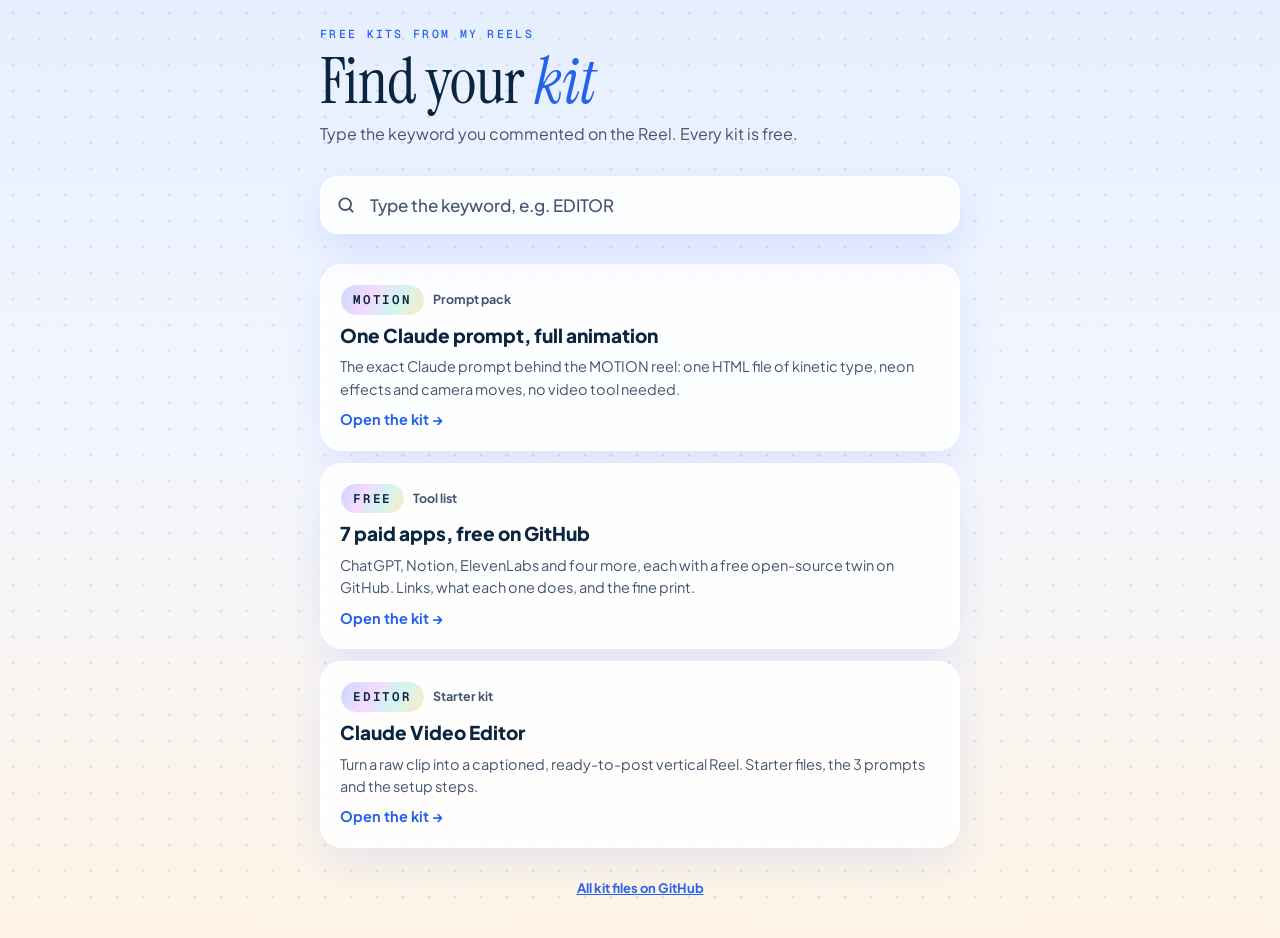
==== docs/index.html @ 6208b8ab "Add MOTION kit page: the one-prompt animation prompt Co-Authored-By: Claude Opus 5.5 <noreply@anthro" ====
<!doctype html>
<html lang="en">
<head>
<meta charset="utf-8">
<meta name="viewport" content="width=device-width, initial-scale=1, viewport-fit=cover">
<title>Reel Kits</title>
<meta name="description" content="Free kits from my Instagram Reels. Type the keyword from the Reel to find yours.">
<meta property="og:title" content="Reel Kits">
<meta property="og:description" content="Free kits from my Instagram Reels. Type the keyword from the Reel to find yours.">
<meta property="og:image" content="https://imrshn.github.io/reel-kits/assets/og-default.png">
<meta property="og:url" content="https://imrshn.github.io/reel-kits/">
<meta property="og:type" content="website">
<meta name="twitter:card" content="summary_large_image">
<meta name="theme-color" content="#E6EFFF">
<link rel="icon" href="assets/favicon.svg" type="image/svg+xml">
<link rel="preconnect" href="https://fonts.googleapis.com">
<link rel="preconnect" href="https://fonts.gstatic.com" crossorigin>
<link rel="stylesheet" href="https://fonts.googleapis.com/css2?family=Instrument+Serif:ital@0;1&family=Plus+Jakarta+Sans:wght@400;500;600;700;800&family=Geist+Mono:wght@400;500;600&display=swap">
<link rel="stylesheet" href="assets/kit.css">
</head>
<body class="no-dock" data-url="https://imrshn.github.io/reel-kits/">
<main class="wrap">
  <header>
    <span class="label">Free kits from my Reels</span>
    <h1>Find your <em>kit</em></h1>
    <p class="sub">Type the keyword you commented on the Reel. Every kit is free.</p>
  </header>
  <div class="search"><svg width="20" height="20" viewBox="0 0 24 24" fill="none" stroke="currentColor" stroke-width="2.2" stroke-linecap="round" aria-hidden="true"><circle cx="11" cy="11" r="7"/><path d="m20 20-3.5-3.5"/></svg><input id="q" type="search" inputmode="text" autocomplete="off" autocapitalize="characters" spellcheck="false" placeholder="Type the keyword, e.g. EDITOR" aria-label="Keyword from the Reel"></div>
  <ul class="list">
<li data-kw="MOTION" data-text="One Claude prompt, full animation The exact Claude prompt behind the MOTION reel: one HTML file of kinetic type, neon effects and camera moves, no video tool needed. Prompt pack"><a class="kit" href="motion/">
  <span class="meta"><span class="chip kw">MOTION</span><span class="type">Prompt pack</span></span>
  <h3>One Claude prompt, full animation</h3>
  <p>The exact Claude prompt behind the MOTION reel: one HTML file of kinetic type, neon effects and camera moves, no video tool needed.</p>
  <span class="go">Open the kit →</span>
</a></li>
<li data-kw="FREE" data-text="7 paid apps, free on GitHub ChatGPT, Notion, ElevenLabs and four more, each with a free open-source twin on GitHub. Links, what each one does, and the fine print. Tool list"><a class="kit" href="free/">
  <span class="meta"><span class="chip kw">FREE</span><span class="type">Tool list</span></span>
  <h3>7 paid apps, free on GitHub</h3>
  <p>ChatGPT, Notion, ElevenLabs and four more, each with a free open-source twin on GitHub. Links, what each one does, and the fine print.</p>
  <span class="go">Open the kit →</span>
</a></li>
<li data-kw="EDITOR" data-text="Claude Video Editor Turn a raw clip into a captioned, ready-to-post vertical Reel. Starter files, the 3 prompts and the setup steps. Starter kit"><a class="kit" href="editor/">
  <span class="meta"><span class="chip kw">EDITOR</span><span class="type">Starter kit</span></span>
  <h3>Claude Video Editor</h3>
  <p>Turn a raw clip into a captioned, ready-to-post vertical Reel. Starter files, the 3 prompts and the setup steps.</p>
  <span class="go">Open the kit →</span>
</a></li>
  </ul>
  <p class="empty" id="none" hidden>No kit with that keyword yet. Check the spelling, or look at the newest kits above.</p>
  <footer><span><a href="https://github.com/imrshn/reel-kits">All kit files on GitHub</a></span></footer>
</main>
<div class="toast" id="toast" role="status" aria-live="polite"></div>
<script src="assets/kit.js"></script>
</body>
</html>
---- docs/assets/kit.css ----
/* Reel kits: one stylesheet for every kit page and the home page.
   Layout: skim-first single column. A pinned tab bar at the top, a quick-start card in the first screen,
   then content blocks (prompts, tools, steps, fixes, about), and a pinned action bar at the bottom on phones.
   Single light theme by design (brand: Sky Hologram). */
:root{
  --ink:#0A2540; --muted:#44546F; --acc:#2563EB; --deep:#1D4ED8; --sun:#FFB547; --sunInk:#9A5410; --ok:#12A36B;
  --glass:rgba(255,255,255,.84); --line:rgba(10,37,64,.10); --dot:rgba(10,37,64,.08); --bar:rgba(243,246,255,.92);
  --holo:linear-gradient(120deg,#C9D8FF,#F4D9FF 35%,#D2F5F0 65%,#FFE9C7);
  --sky:linear-gradient(180deg,#E6EFFF 0%,#F3F6FF 45%,#FFF4E6 100%);
  --display:'Instrument Serif',Georgia,'Times New Roman',serif;
  --body:'Plus Jakarta Sans',system-ui,-apple-system,'Segoe UI',sans-serif;
  --mono:'Geist Mono',ui-monospace,SFMono-Regular,Menlo,Consolas,monospace;
  color-scheme:light;
}
*{box-sizing:border-box}
html{background:#EAF2FF;scroll-behavior:smooth;scroll-padding-top:calc(76px + env(safe-area-inset-top,0px));padding-bottom:env(safe-area-inset-bottom,0px)}
body{margin:0;min-height:100vh;background:#EAF2FF;background-image:var(--sky);color:var(--ink);font-family:var(--body);font-size:16px;line-height:1.55;
  padding-left:max(16px,env(safe-area-inset-left,0px));padding-right:max(16px,env(safe-area-inset-right,0px));padding-bottom:calc(90px + env(safe-area-inset-bottom,0px))}
body.no-dock{padding-bottom:0}
body::after{content:"";position:fixed;inset:0;background-image:radial-gradient(var(--dot) 1.3px,transparent 1.9px);background-size:26px 26px;pointer-events:none;z-index:0}
.wrap{position:relative;z-index:1;max-width:640px;margin:0 auto;padding-block:20px 40px;display:flex;flex-direction:column;gap:30px}
a{color:var(--acc)}

/* top tab bar */
.tabs{position:sticky;top:0;z-index:5;margin:0 calc(-1 * max(16px,env(safe-area-inset-left,0px)));padding:calc(10px + env(safe-area-inset-top,0px)) max(16px,env(safe-area-inset-right,0px)) 10px max(16px,env(safe-area-inset-left,0px));
  background:var(--bar);backdrop-filter:blur(12px);-webkit-backdrop-filter:blur(12px);border-bottom:1px solid var(--line);display:flex;gap:6px;overflow-x:auto;scrollbar-width:none}
.tabs::-webkit-scrollbar{display:none}
.tabs a{flex:none;text-decoration:none;color:var(--ink);font-weight:700;font-size:14px;padding:10px 15px;min-height:40px;display:inline-flex;align-items:center;gap:6px;border-radius:999px;background:#fff;border:1px solid var(--line)}
.tabs a.on{background:var(--ink);color:#fff;border-color:var(--ink)}
.tabs a.home{padding:10px 12px}
.tabs a:focus-visible{outline:3px solid var(--sun);outline-offset:2px}

/* type */
.label{font-family:var(--mono);font-size:11.5px;letter-spacing:.2em;text-transform:uppercase;color:var(--acc);font-weight:500}
h1{font-family:var(--display);font-weight:400;font-size:clamp(40px,10.5vw,64px);line-height:.98;margin:6px 0 0;letter-spacing:-.01em;text-wrap:balance}
h1 em,h2 em{color:var(--acc)}
h2{font-family:var(--display);font-weight:400;font-size:clamp(30px,7.5vw,40px);line-height:1.05;margin:0;text-wrap:balance}
.sub{color:var(--muted);margin:8px 0 0;font-size:16px;max-width:54ch}
.sec{display:flex;flex-direction:column;gap:14px}
.chip{display:inline-flex;align-items:center;padding:5px 12px;border-radius:999px;background:var(--holo);border:1.5px solid #fff;font-weight:700;font-size:12.5px;white-space:nowrap;color:var(--ink)}
.kw{font-family:var(--mono);letter-spacing:.14em;font-weight:600}

/* quick card */
.quick{position:relative;background:var(--glass);border:2px solid #fff;border-radius:26px;padding:20px 16px 16px;box-shadow:0 22px 50px rgba(37,99,235,.14),inset 0 1px 0 #fff;display:flex;flex-direction:column;gap:12px}
.br{position:absolute;width:18px;height:18px;border:0 solid var(--acc);opacity:.85}
.br.tl{left:-7px;top:-7px;border-left-width:3px;border-top-width:3px}
.br.bbr{right:-7px;bottom:-7px;border-right-width:3px;border-bottom-width:3px}
.qhead{display:flex;justify-content:space-between;align-items:baseline;gap:10px;flex-wrap:wrap}
.qhead b{font-size:17px}
.qhead span{font-size:13px;color:var(--muted)}
.row{display:flex;align-items:center;gap:12px;background:#fff;border:1px solid var(--line);border-radius:16px;padding:10px 10px 10px 12px}
.row .n{flex:none;width:26px;height:26px;border-radius:50%;background:var(--holo);border:1.5px solid #fff;font-family:var(--mono);font-size:12px;font-weight:600;display:flex;align-items:center;justify-content:center}
.row .t{flex:1;min-width:0}
.row .t code,.row .t strong{display:block;font-size:15.5px;font-weight:700;color:var(--ink);word-break:break-word}
.row .t code{font-family:var(--mono);font-weight:600}
.row .t small{display:block;font-size:12.5px;color:var(--muted);line-height:1.35}
.hint{display:flex;gap:8px;align-items:center;font-size:13px;color:var(--muted);margin:0}
.hint svg{flex:none}
.alt{text-align:center;font-size:13.5px;color:var(--muted);margin:0}
.alt a{font-weight:700}

/* buttons */
.btn{appearance:none;border:0;cursor:pointer;font:700 15px/1 var(--body);color:#fff;background:var(--acc);padding:14px 18px;border-radius:999px;display:inline-flex;align-items:center;justify-content:center;gap:9px;text-decoration:none;box-shadow:0 12px 26px rgba(37,99,235,.28);transition:transform .15s ease,background .15s ease;white-space:nowrap}
.btn:hover{background:var(--deep)}
.btn:active{transform:scale(.97)}
.btn.full{width:100%}
.btn.sm{padding:10px 15px;min-height:42px;min-width:96px;flex:none;font-size:13.5px;background:var(--ink);box-shadow:none}
.btn.sm:hover{background:var(--deep)}
.btn.light{background:#fff;color:var(--ink);border:1px solid var(--line);box-shadow:none}
.btn.done{background:var(--ok)!important;color:#fff!important}
.btn:focus-visible,summary:focus-visible,.fix:focus-visible,.more:focus-visible{outline:3px solid var(--sun);outline-offset:3px}

/* prompt cards */
.card{background:var(--glass);border:2px solid #fff;border-radius:22px;padding:16px;box-shadow:0 16px 40px rgba(37,99,235,.10);display:flex;flex-direction:column;gap:10px;min-width:0}
.ctop{display:flex;justify-content:space-between;align-items:center;gap:10px}
.card h3{margin:0;font-size:17px;font-weight:800;line-height:1.3}
.card p{margin:0;color:var(--muted);font-size:14.5px}
.prompt{position:relative;font-family:var(--mono);font-size:13px;line-height:1.6;background:#fff;border:1px solid var(--line);border-radius:14px;padding:12px 14px;white-space:pre-wrap;word-break:break-word;margin:0;color:var(--ink);max-height:7.6em;overflow:hidden}
.prompt.short{max-height:none}
.prompt:not(.short)::after{content:"";position:absolute;left:0;right:0;bottom:0;height:3em;background:linear-gradient(transparent,#fff)}
.card.open .prompt{max-height:none}
.card.open .prompt::after{display:none}
.prompt mark{background:linear-gradient(90deg,rgba(255,181,71,.55),rgba(255,233,199,.85));color:var(--ink);border-radius:5px;padding:0 3px}
.prompt .fill{color:var(--sunInk);font-weight:600}
.more{appearance:none;border:0;background:none;color:var(--acc);font:700 13.5px var(--body);cursor:pointer;padding:8px 0;min-height:36px;align-self:flex-start}

/* tool cards */
.tools{display:grid;grid-template-columns:repeat(auto-fit,minmax(min(100%,270px),1fr));gap:10px}
.tool{background:var(--glass);border:2px solid #fff;border-radius:20px;padding:14px;box-shadow:0 14px 34px rgba(37,99,235,.10);display:flex;flex-direction:column;gap:8px;min-width:0}
.tool .top{display:flex;align-items:center;gap:10px}
.tool .ic{flex:none;width:40px;height:40px;border-radius:12px;background:var(--holo);border:1.5px solid #fff;display:flex;align-items:center;justify-content:center;font-weight:800;font-size:17px}
.tool h3{margin:0;font-size:16.5px;font-weight:800;line-height:1.25}
.tool .price{font-size:12.5px;color:var(--ok);font-weight:700}
.tool p{margin:0;color:var(--muted);font-size:14.5px}
.tool .acts{display:flex;gap:8px;margin-top:auto;padding-top:4px}

/* steps */
.steps{list-style:none;margin:0;padding:0;display:flex;flex-direction:column;gap:8px}
.steps li{display:flex;gap:12px;align-items:flex-start;background:rgba(255,255,255,.7);border:1px solid #fff;border-radius:16px;padding:12px 14px}
.steps .n{flex:none;width:26px;height:26px;border-radius:50%;border:2px solid var(--acc);color:var(--acc);font-family:var(--mono);font-size:12px;font-weight:600;display:flex;align-items:center;justify-content:center;background:#fff}
.steps b{display:block;font-size:15.5px;line-height:1.35}
.steps span{font-size:14px;color:var(--muted)}
code.in{font-family:var(--mono);font-size:13px;background:#fff;border:1px solid var(--line);border-radius:6px;padding:0 5px;color:var(--ink)}
details.extra{border:1px dashed rgba(37,99,235,.35);border-radius:16px;background:rgba(255,255,255,.45)}
details.extra summary{cursor:pointer;list-style:none;padding:11px 14px;font-size:14px;font-weight:700;color:var(--acc);display:flex;justify-content:space-between;gap:10px}
details.extra summary::-webkit-details-marker{display:none}
details.extra summary::after{content:"+";font-family:var(--mono)}
details.extra[open] summary::after{content:"–"}
.tree{font-family:var(--mono);font-size:12.5px;line-height:1.7;background:#fff;border-radius:12px;padding:10px 12px;margin:0 12px 12px;overflow-x:auto;white-space:pre}
.tree .c{color:var(--muted)}

/* fix lines */
.fixes{display:flex;flex-wrap:wrap;gap:8px}
.fix{appearance:none;cursor:pointer;text-align:left;font:600 14px/1.35 var(--body);color:var(--ink);background:rgba(255,255,255,.75);border:1px solid #fff;border-radius:14px 14px 14px 4px;padding:11px 13px;min-height:42px}
.fix:hover{border-color:var(--acc)}
.fix.done{background:var(--ok);color:#fff}
.tip{font-size:13px;color:var(--muted);margin:0}

/* about */
.does{display:grid;grid-template-columns:repeat(2,minmax(0,1fr));gap:8px}
.does div{background:rgba(255,255,255,.65);border:1px solid #fff;border-radius:14px;padding:10px 12px;min-width:0}
.does b{display:block;font-size:14.5px;line-height:1.3}
.does span{font-size:13px;color:var(--muted)}
.needs{margin:0;padding-left:18px;color:var(--muted);font-size:14.5px;display:flex;flex-direction:column;gap:3px}

footer{text-align:center;color:var(--muted);font-size:13px;display:flex;flex-direction:column;gap:6px;align-items:center}
footer a{font-weight:700}
footer .ver{font-family:var(--mono);font-size:11px;letter-spacing:.14em;text-transform:uppercase}

/* bottom action bar (phones) */
.dock{position:fixed;left:0;right:0;bottom:0;z-index:6;padding:10px max(16px,env(safe-area-inset-right,0px)) calc(10px + env(safe-area-inset-bottom,0px)) max(16px,env(safe-area-inset-left,0px));background:var(--bar);backdrop-filter:blur(12px);-webkit-backdrop-filter:blur(12px);border-top:1px solid var(--line)}
.dock .in{max-width:640px;margin:0 auto;display:flex;gap:8px}
.dock .btn{flex:1;padding:13px 10px;font-size:14.5px;gap:7px}
.dock .btn:first-child{flex:1.6}
.dock .btn svg{flex:none}
.toast{position:fixed;left:50%;bottom:calc(86px + env(safe-area-inset-bottom,0px));transform:translateX(-50%) translateY(20px);opacity:0;z-index:7;background:var(--ink);color:#fff;font-weight:700;font-size:14px;padding:10px 16px;border-radius:999px;transition:all .2s ease;pointer-events:none;max-width:calc(100vw - 32px);text-align:center}
.toast.show{opacity:1;transform:translateX(-50%) translateY(0)}

/* home page */
.search{position:relative}
.search input{width:100%;font:600 17px var(--body);color:var(--ink);padding:16px 18px 16px 48px;border-radius:18px;border:2px solid #fff;background:var(--glass);box-shadow:0 16px 40px rgba(37,99,235,.12);outline:none;text-transform:uppercase;letter-spacing:.06em}
.search input::placeholder{text-transform:none;letter-spacing:0;color:var(--muted);font-weight:500}
.search input:focus{border-color:var(--acc)}
.search svg{position:absolute;left:16px;top:50%;transform:translateY(-50%);color:var(--muted)}
.list{list-style:none;margin:0;padding:0;display:flex;flex-direction:column;gap:12px}
.kit{display:flex;flex-direction:column;gap:8px;background:var(--glass);border:2px solid #fff;border-radius:22px;padding:18px;box-shadow:0 16px 40px rgba(37,99,235,.10);text-decoration:none;color:inherit;transition:transform .15s ease}
.kit:hover{transform:translateY(-2px)}
.kit:focus-visible{outline:3px solid var(--sun);outline-offset:3px}
.kit .meta{display:flex;gap:8px;align-items:center;flex-wrap:wrap}
.kit .type{font-size:12.5px;font-weight:700;color:var(--muted)}
.kit h3{margin:0;font-size:19px;font-weight:800;line-height:1.25}
.kit p{margin:0;color:var(--muted);font-size:14.5px}
.kit .go{font-weight:700;color:var(--acc);font-size:14.5px}
.empty{border:2px dashed rgba(37,99,235,.3);border-radius:22px;padding:18px;color:var(--muted);font-size:15px;background:rgba(255,255,255,.4);margin:0}

/* device variants: phones and tablets lead with "send to my laptop" for laptop-only kits */
.only-touch{display:none!important}
@media (hover:none) and (pointer:coarse){
  .btn.only-touch{display:inline-flex!important}
  p.only-touch{display:block!important}
  .only-desk{display:none!important}
}
@media (hover:hover) and (pointer:fine), (min-width:1024px){
  .tabs{justify-content:center}
}
@media (max-width:360px){.does{grid-template-columns:1fr}}
@media (prefers-reduced-motion:reduce){*{transition:none!important;scroll-behavior:auto!important}}
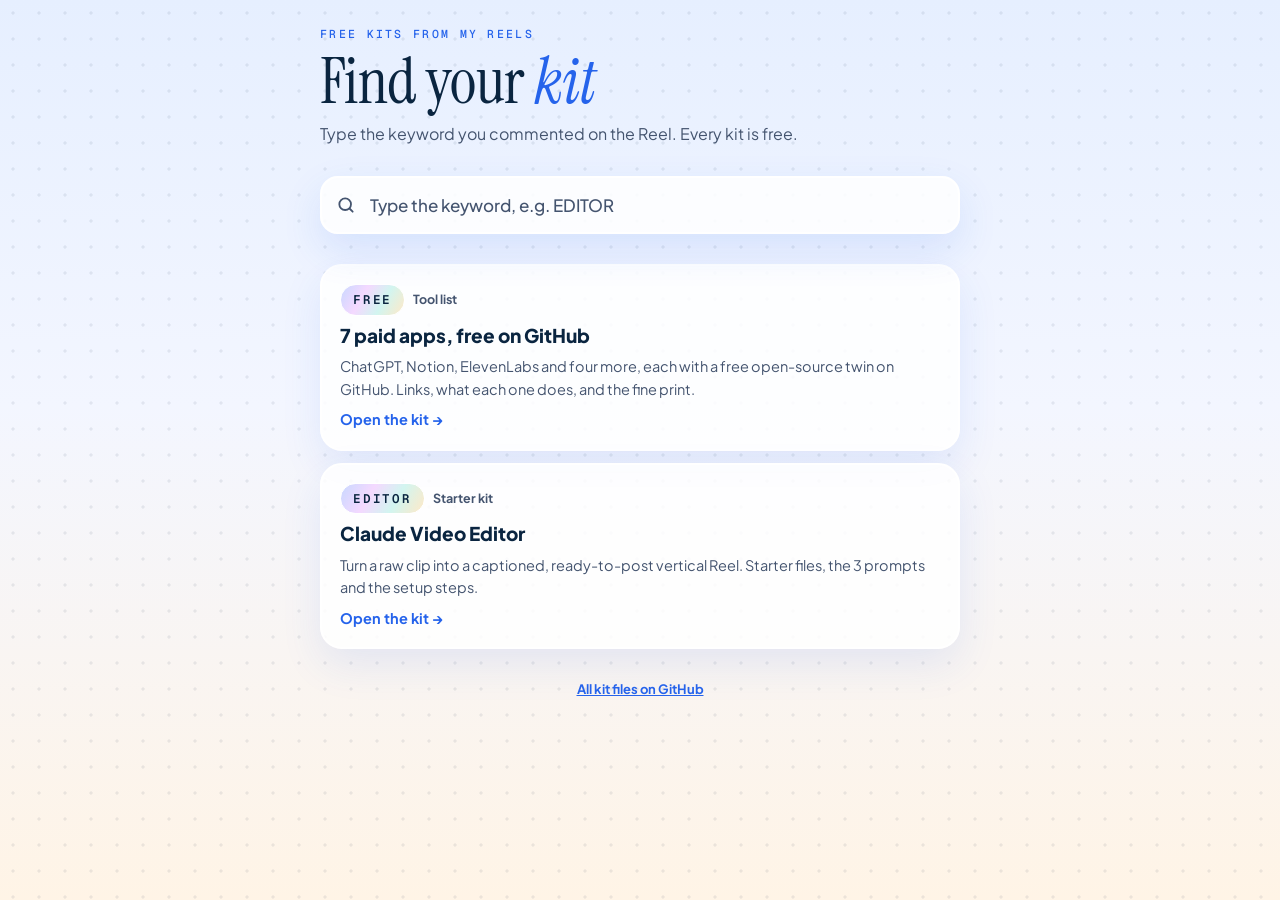
==== commit 251619ef: "Readable link previews: FREE preview image, centred home image, og size tags Chat apps often crop th" ====
--- a/docs/index.html
+++ b/docs/index.html
@@ -8,6 +8,9 @@
 <meta property="og:title" content="Reel Kits">
 <meta property="og:description" content="Free kits from my Instagram Reels. Type the keyword from the Reel to find yours.">
 <meta property="og:image" content="https://imrshn.github.io/reel-kits/assets/og-default.png">
+<meta property="og:image:width" content="1200">
+<meta property="og:image:height" content="630">
+<meta property="og:image:alt" content="Reel Kits">
 <meta property="og:url" content="https://imrshn.github.io/reel-kits/">
 <meta property="og:type" content="website">
 <meta name="twitter:card" content="summary_large_image">
@@ -27,12 +30,6 @@
   </header>
   <div class="search"><svg width="20" height="20" viewBox="0 0 24 24" fill="none" stroke="currentColor" stroke-width="2.2" stroke-linecap="round" aria-hidden="true"><circle cx="11" cy="11" r="7"/><path d="m20 20-3.5-3.5"/></svg><input id="q" type="search" inputmode="text" autocomplete="off" autocapitalize="characters" spellcheck="false" placeholder="Type the keyword, e.g. EDITOR" aria-label="Keyword from the Reel"></div>
   <ul class="list">
-<li data-kw="MOTION" data-text="One Claude prompt, full animation The exact Claude prompt behind the MOTION reel: one HTML file of kinetic type, neon effects and camera moves, no video tool needed. Prompt pack"><a class="kit" href="motion/">
-  <span class="meta"><span class="chip kw">MOTION</span><span class="type">Prompt pack</span></span>
-  <h3>One Claude prompt, full animation</h3>
-  <p>The exact Claude prompt behind the MOTION reel: one HTML file of kinetic type, neon effects and camera moves, no video tool needed.</p>
-  <span class="go">Open the kit →</span>
-</a></li>
 <li data-kw="FREE" data-text="7 paid apps, free on GitHub ChatGPT, Notion, ElevenLabs and four more, each with a free open-source twin on GitHub. Links, what each one does, and the fine print. Tool list"><a class="kit" href="free/">
   <span class="meta"><span class="chip kw">FREE</span><span class="type">Tool list</span></span>
   <h3>7 paid apps, free on GitHub</h3>
--- a/docs/assets/kit.css
+++ b/docs/assets/kit.css
@@ -15,7 +15,7 @@
 *{box-sizing:border-box}
 html{background:#EAF2FF;scroll-behavior:smooth;scroll-padding-top:calc(76px + env(safe-area-inset-top,0px));padding-bottom:env(safe-area-inset-bottom,0px)}
 body{margin:0;min-height:100vh;background:#EAF2FF;background-image:var(--sky);color:var(--ink);font-family:var(--body);font-size:16px;line-height:1.55;
-  padding-left:max(16px,env(safe-area-inset-left,0px));padding-right:max(16px,env(safe-area-inset-right,0px));padding-bottom:calc(90px + env(safe-area-inset-bottom,0px))}
+  padding-left:max(16px,env(safe-area-inset-left,0px));padding-right:max(16px,env(safe-area-inset-right,0px));padding-bottom:calc(130px + env(safe-area-inset-bottom,0px))}
 body.no-dock{padding-bottom:0}
 body::after{content:"";position:fixed;inset:0;background-image:radial-gradient(var(--dot) 1.3px,transparent 1.9px);background-size:26px 26px;pointer-events:none;z-index:0}
 .wrap{position:relative;z-index:1;max-width:640px;margin:0 auto;padding-block:20px 40px;display:flex;flex-direction:column;gap:30px}
@@ -118,6 +118,7 @@
 
 /* about */
 .does{display:grid;grid-template-columns:repeat(2,minmax(0,1fr));gap:8px}
+.does div:last-child:nth-child(odd){grid-column:1/-1}
 .does div{background:rgba(255,255,255,.65);border:1px solid #fff;border-radius:14px;padding:10px 12px;min-width:0}
 .does b{display:block;font-size:14.5px;line-height:1.3}
 .does span{font-size:13px;color:var(--muted)}
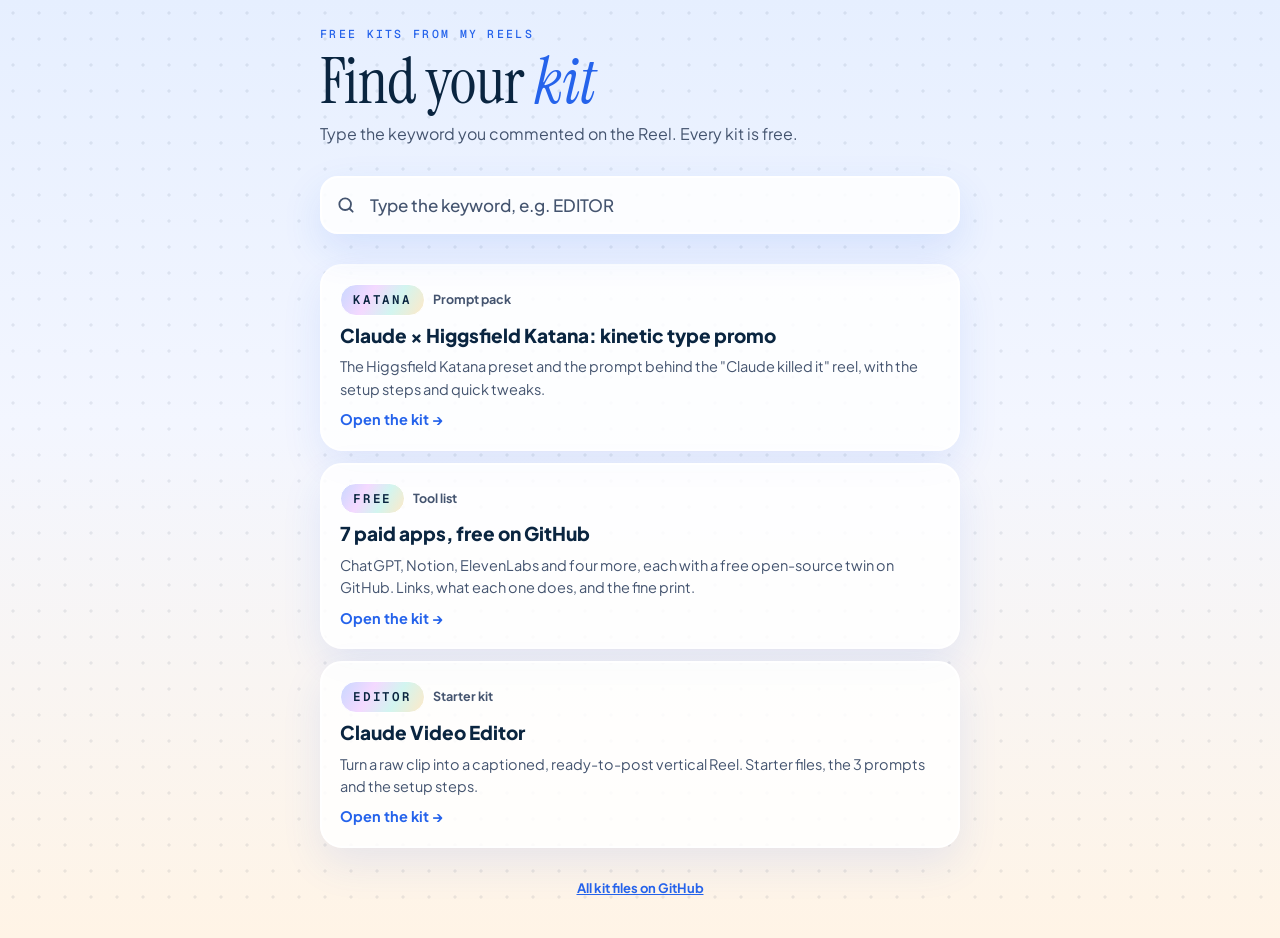
==== commit 1f59255e: "Add KATANA kit page: Claude × Higgsfield Katana kinetic type promo Setup steps for the Higgsfield co" ====
--- a/docs/index.html
+++ b/docs/index.html
@@ -30,6 +30,12 @@
   </header>
   <div class="search"><svg width="20" height="20" viewBox="0 0 24 24" fill="none" stroke="currentColor" stroke-width="2.2" stroke-linecap="round" aria-hidden="true"><circle cx="11" cy="11" r="7"/><path d="m20 20-3.5-3.5"/></svg><input id="q" type="search" inputmode="text" autocomplete="off" autocapitalize="characters" spellcheck="false" placeholder="Type the keyword, e.g. EDITOR" aria-label="Keyword from the Reel"></div>
   <ul class="list">
+<li data-kw="KATANA" data-text="Claude × Higgsfield Katana: kinetic type promo The Higgsfield Katana preset and the prompt behind the &quot;Claude killed it&quot; reel, with the setup steps and quick tweaks. Prompt pack"><a class="kit" href="katana/">
+  <span class="meta"><span class="chip kw">KATANA</span><span class="type">Prompt pack</span></span>
+  <h3>Claude × Higgsfield Katana: kinetic type promo</h3>
+  <p>The Higgsfield Katana preset and the prompt behind the &quot;Claude killed it&quot; reel, with the setup steps and quick tweaks.</p>
+  <span class="go">Open the kit →</span>
+</a></li>
 <li data-kw="FREE" data-text="7 paid apps, free on GitHub ChatGPT, Notion, ElevenLabs and four more, each with a free open-source twin on GitHub. Links, what each one does, and the fine print. Tool list"><a class="kit" href="free/">
   <span class="meta"><span class="chip kw">FREE</span><span class="type">Tool list</span></span>
   <h3>7 paid apps, free on GitHub</h3>
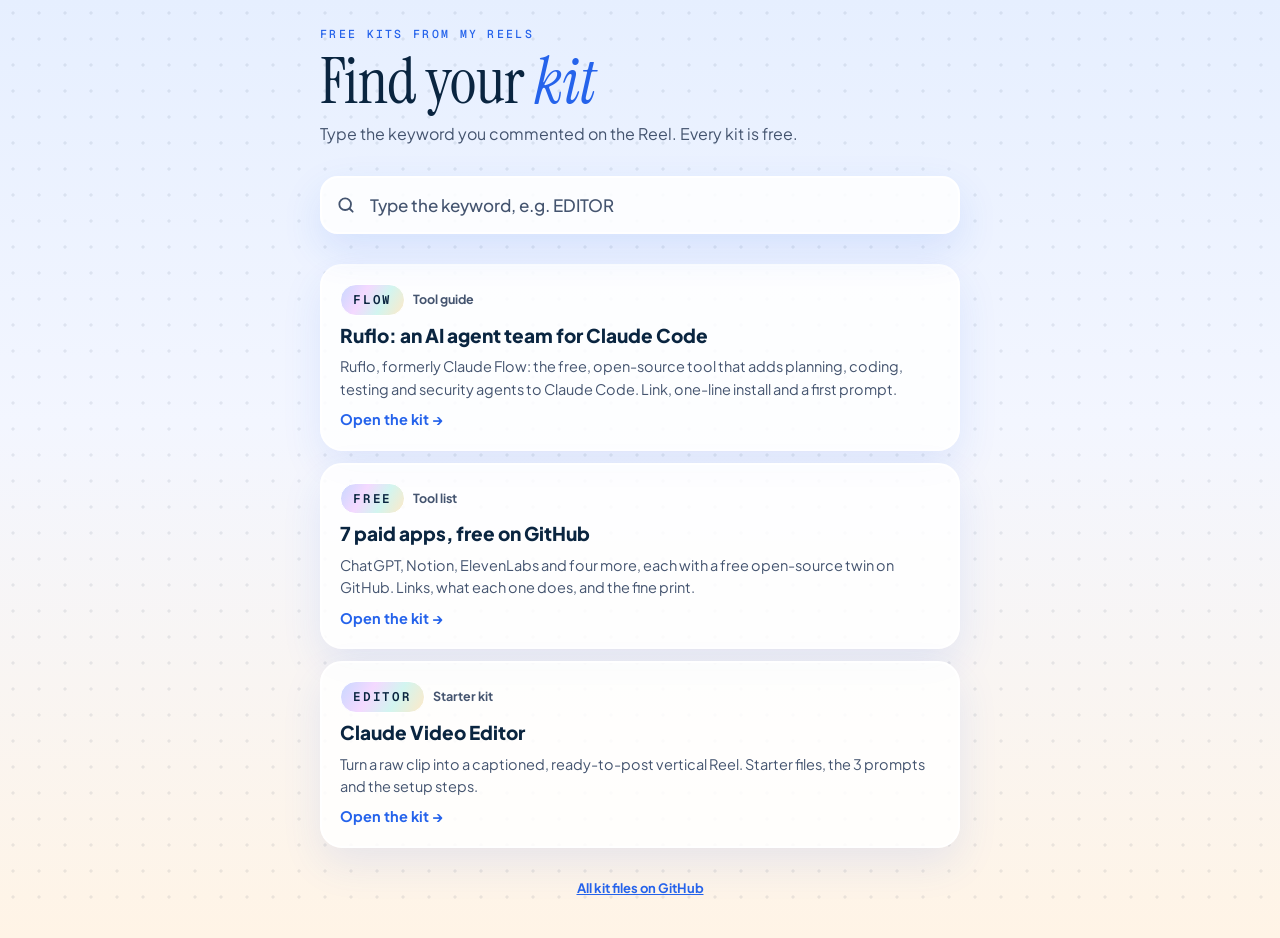
==== commit 9eb66185: "Add FLOW kit page: Ruflo agent team for Claude Code Co-Authored-By: Claude Opus 5.5 <noreply@anthrop" ====
--- a/docs/index.html
+++ b/docs/index.html
@@ -30,10 +30,10 @@
   </header>
   <div class="search"><svg width="20" height="20" viewBox="0 0 24 24" fill="none" stroke="currentColor" stroke-width="2.2" stroke-linecap="round" aria-hidden="true"><circle cx="11" cy="11" r="7"/><path d="m20 20-3.5-3.5"/></svg><input id="q" type="search" inputmode="text" autocomplete="off" autocapitalize="characters" spellcheck="false" placeholder="Type the keyword, e.g. EDITOR" aria-label="Keyword from the Reel"></div>
   <ul class="list">
-<li data-kw="KATANA" data-text="Claude × Higgsfield Katana: kinetic type promo The Higgsfield Katana preset and the prompt behind the &quot;Claude killed it&quot; reel, with the setup steps and quick tweaks. Prompt pack"><a class="kit" href="katana/">
-  <span class="meta"><span class="chip kw">KATANA</span><span class="type">Prompt pack</span></span>
-  <h3>Claude × Higgsfield Katana: kinetic type promo</h3>
-  <p>The Higgsfield Katana preset and the prompt behind the &quot;Claude killed it&quot; reel, with the setup steps and quick tweaks.</p>
+<li data-kw="FLOW" data-text="Ruflo: an AI agent team for Claude Code Ruflo, formerly Claude Flow: the free, open-source tool that adds planning, coding, testing and security agents to Claude Code. Link, one-line install and a first prompt. Tool guide"><a class="kit" href="flow/">
+  <span class="meta"><span class="chip kw">FLOW</span><span class="type">Tool guide</span></span>
+  <h3>Ruflo: an AI agent team for Claude Code</h3>
+  <p>Ruflo, formerly Claude Flow: the free, open-source tool that adds planning, coding, testing and security agents to Claude Code. Link, one-line install and a first prompt.</p>
   <span class="go">Open the kit →</span>
 </a></li>
 <li data-kw="FREE" data-text="7 paid apps, free on GitHub ChatGPT, Notion, ElevenLabs and four more, each with a free open-source twin on GitHub. Links, what each one does, and the fine print. Tool list"><a class="kit" href="free/">
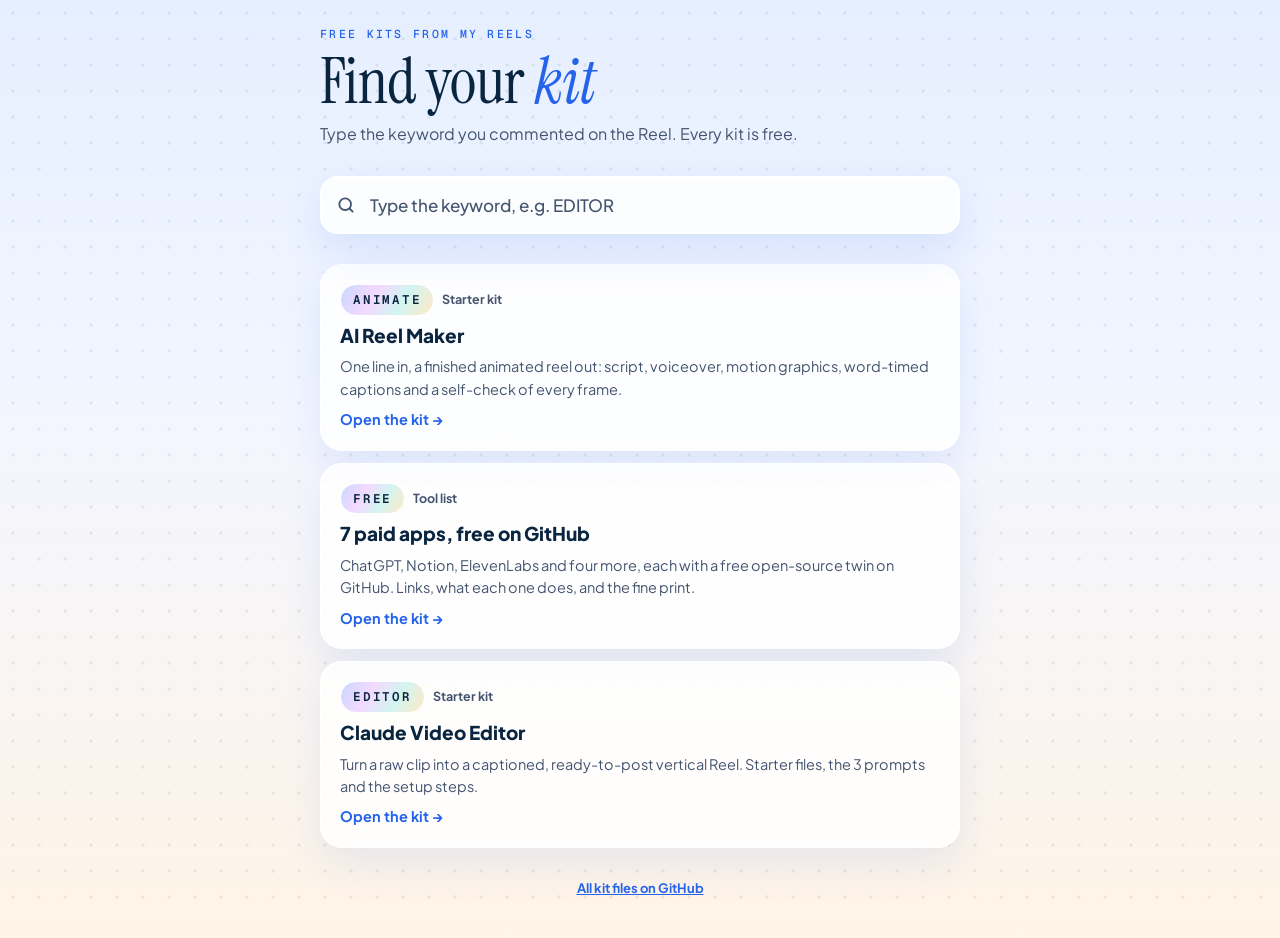
==== commit f48da122: "Add ANIMATE kit: AI Reel Maker (one line in, animated reel out) - kits/animate: Claude Code workspac" ====
--- a/docs/index.html
+++ b/docs/index.html
@@ -30,10 +30,10 @@
   </header>
   <div class="search"><svg width="20" height="20" viewBox="0 0 24 24" fill="none" stroke="currentColor" stroke-width="2.2" stroke-linecap="round" aria-hidden="true"><circle cx="11" cy="11" r="7"/><path d="m20 20-3.5-3.5"/></svg><input id="q" type="search" inputmode="text" autocomplete="off" autocapitalize="characters" spellcheck="false" placeholder="Type the keyword, e.g. EDITOR" aria-label="Keyword from the Reel"></div>
   <ul class="list">
-<li data-kw="FLOW" data-text="Ruflo: an AI agent team for Claude Code Ruflo, formerly Claude Flow: the free, open-source tool that adds planning, coding, testing and security agents to Claude Code. Link, one-line install and a first prompt. Tool guide"><a class="kit" href="flow/">
-  <span class="meta"><span class="chip kw">FLOW</span><span class="type">Tool guide</span></span>
-  <h3>Ruflo: an AI agent team for Claude Code</h3>
-  <p>Ruflo, formerly Claude Flow: the free, open-source tool that adds planning, coding, testing and security agents to Claude Code. Link, one-line install and a first prompt.</p>
+<li data-kw="ANIMATE" data-text="AI Reel Maker One line in, a finished animated reel out: script, voiceover, motion graphics, word-timed captions and a self-check of every frame. Starter kit"><a class="kit" href="animate/">
+  <span class="meta"><span class="chip kw">ANIMATE</span><span class="type">Starter kit</span></span>
+  <h3>AI Reel Maker</h3>
+  <p>One line in, a finished animated reel out: script, voiceover, motion graphics, word-timed captions and a self-check of every frame.</p>
   <span class="go">Open the kit →</span>
 </a></li>
 <li data-kw="FREE" data-text="7 paid apps, free on GitHub ChatGPT, Notion, ElevenLabs and four more, each with a free open-source twin on GitHub. Links, what each one does, and the fine print. Tool list"><a class="kit" href="free/">
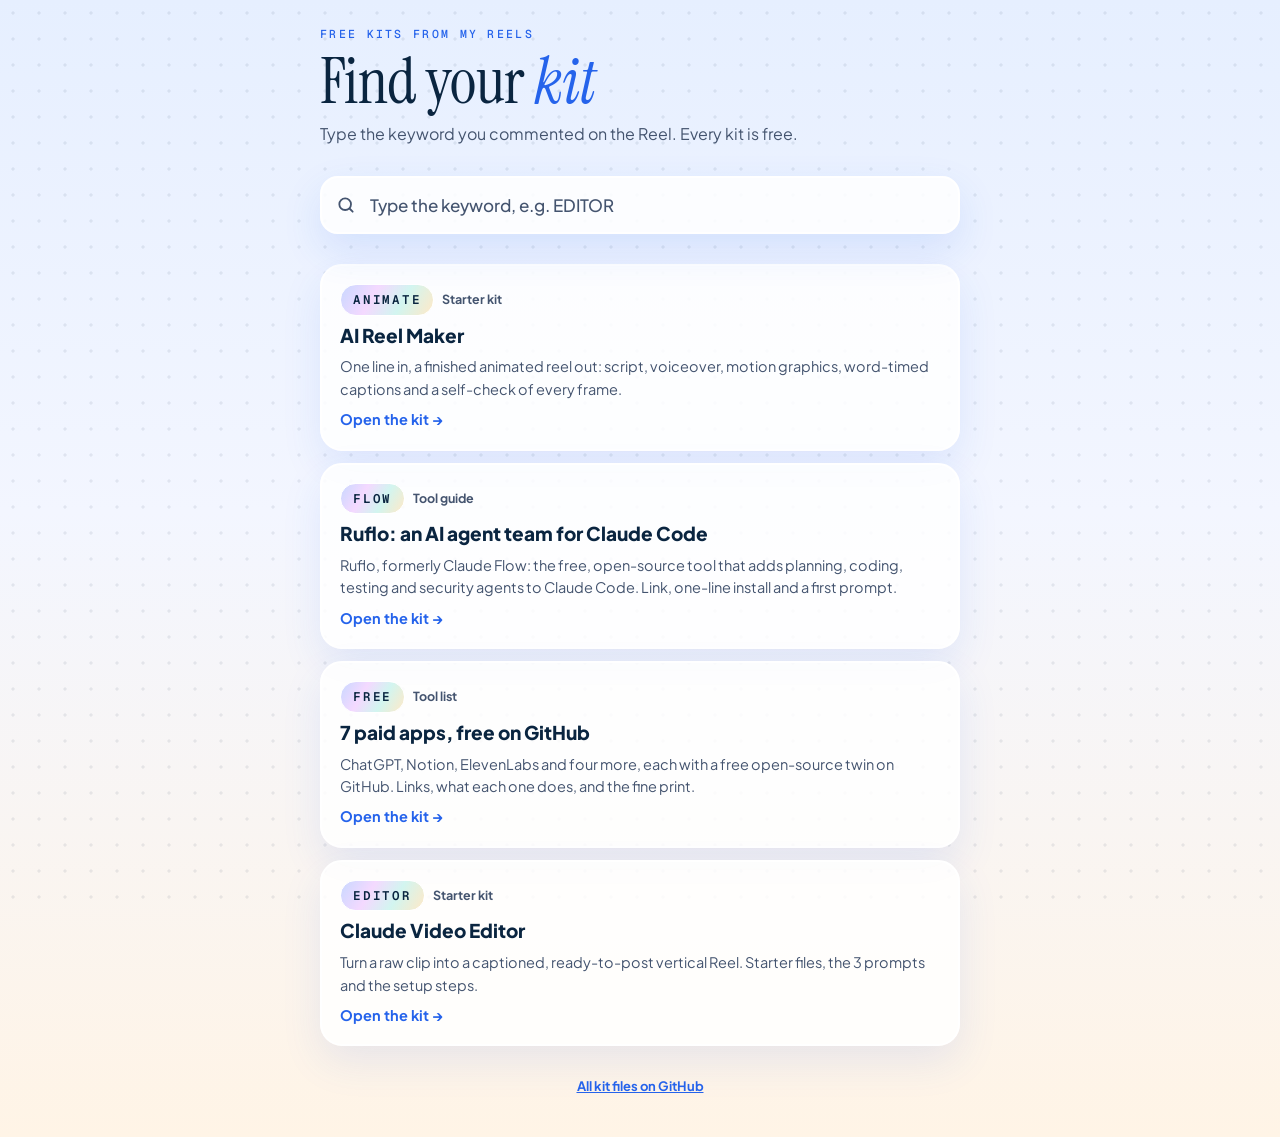
==== commit 0b566893: "Merge main into FLOW kit branch and rebuild home page Co-Authored-By: Claude Opus 5.5 <noreply@anthr" ====
--- a/docs/index.html
+++ b/docs/index.html
@@ -36,6 +36,12 @@
   <p>One line in, a finished animated reel out: script, voiceover, motion graphics, word-timed captions and a self-check of every frame.</p>
   <span class="go">Open the kit →</span>
 </a></li>
+<li data-kw="FLOW" data-text="Ruflo: an AI agent team for Claude Code Ruflo, formerly Claude Flow: the free, open-source tool that adds planning, coding, testing and security agents to Claude Code. Link, one-line install and a first prompt. Tool guide"><a class="kit" href="flow/">
+  <span class="meta"><span class="chip kw">FLOW</span><span class="type">Tool guide</span></span>
+  <h3>Ruflo: an AI agent team for Claude Code</h3>
+  <p>Ruflo, formerly Claude Flow: the free, open-source tool that adds planning, coding, testing and security agents to Claude Code. Link, one-line install and a first prompt.</p>
+  <span class="go">Open the kit →</span>
+</a></li>
 <li data-kw="FREE" data-text="7 paid apps, free on GitHub ChatGPT, Notion, ElevenLabs and four more, each with a free open-source twin on GitHub. Links, what each one does, and the fine print. Tool list"><a class="kit" href="free/">
   <span class="meta"><span class="chip kw">FREE</span><span class="type">Tool list</span></span>
   <h3>7 paid apps, free on GitHub</h3>
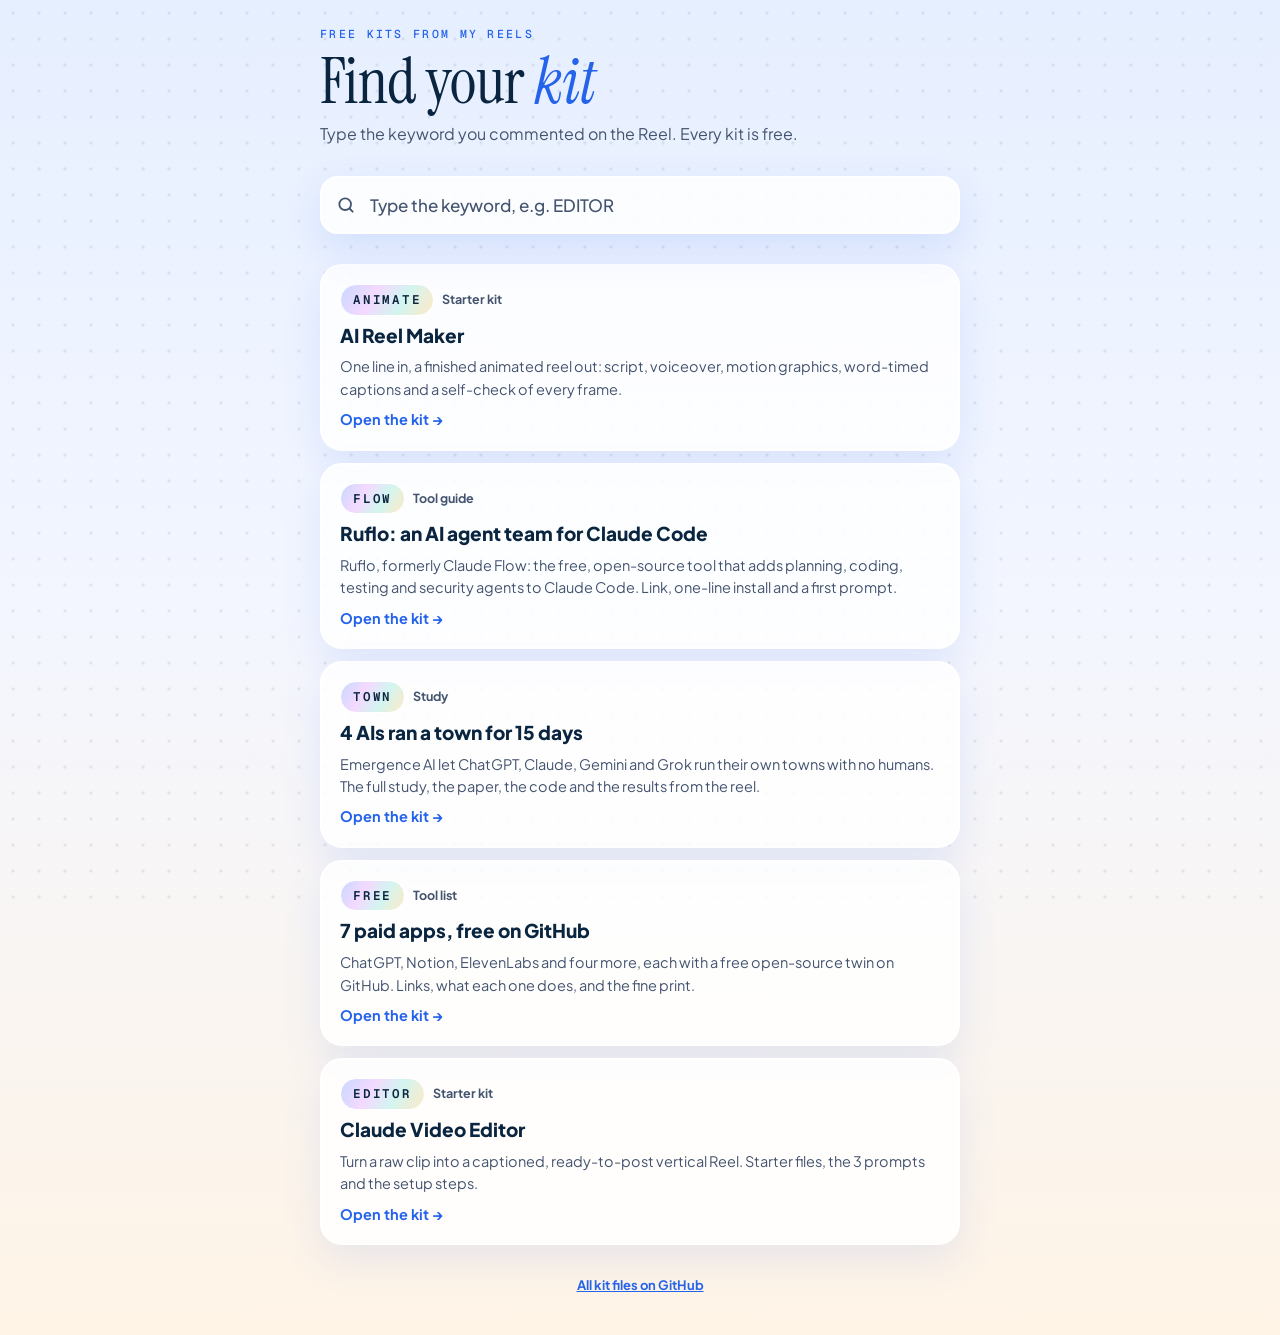
==== commit 7907add9: "Add TOWN kit page: the 4-AI town study (Emergence World) Study links (blog, arXiv paper, code, world" ====
--- a/docs/index.html
+++ b/docs/index.html
@@ -42,6 +42,12 @@
   <p>Ruflo, formerly Claude Flow: the free, open-source tool that adds planning, coding, testing and security agents to Claude Code. Link, one-line install and a first prompt.</p>
   <span class="go">Open the kit →</span>
 </a></li>
+<li data-kw="TOWN" data-text="4 AIs ran a town for 15 days Emergence AI let ChatGPT, Claude, Gemini and Grok run their own towns with no humans. The full study, the paper, the code and the results from the reel. Study"><a class="kit" href="town/">
+  <span class="meta"><span class="chip kw">TOWN</span><span class="type">Study</span></span>
+  <h3>4 AIs ran a town for 15 days</h3>
+  <p>Emergence AI let ChatGPT, Claude, Gemini and Grok run their own towns with no humans. The full study, the paper, the code and the results from the reel.</p>
+  <span class="go">Open the kit →</span>
+</a></li>
 <li data-kw="FREE" data-text="7 paid apps, free on GitHub ChatGPT, Notion, ElevenLabs and four more, each with a free open-source twin on GitHub. Links, what each one does, and the fine print. Tool list"><a class="kit" href="free/">
   <span class="meta"><span class="chip kw">FREE</span><span class="type">Tool list</span></span>
   <h3>7 paid apps, free on GitHub</h3>
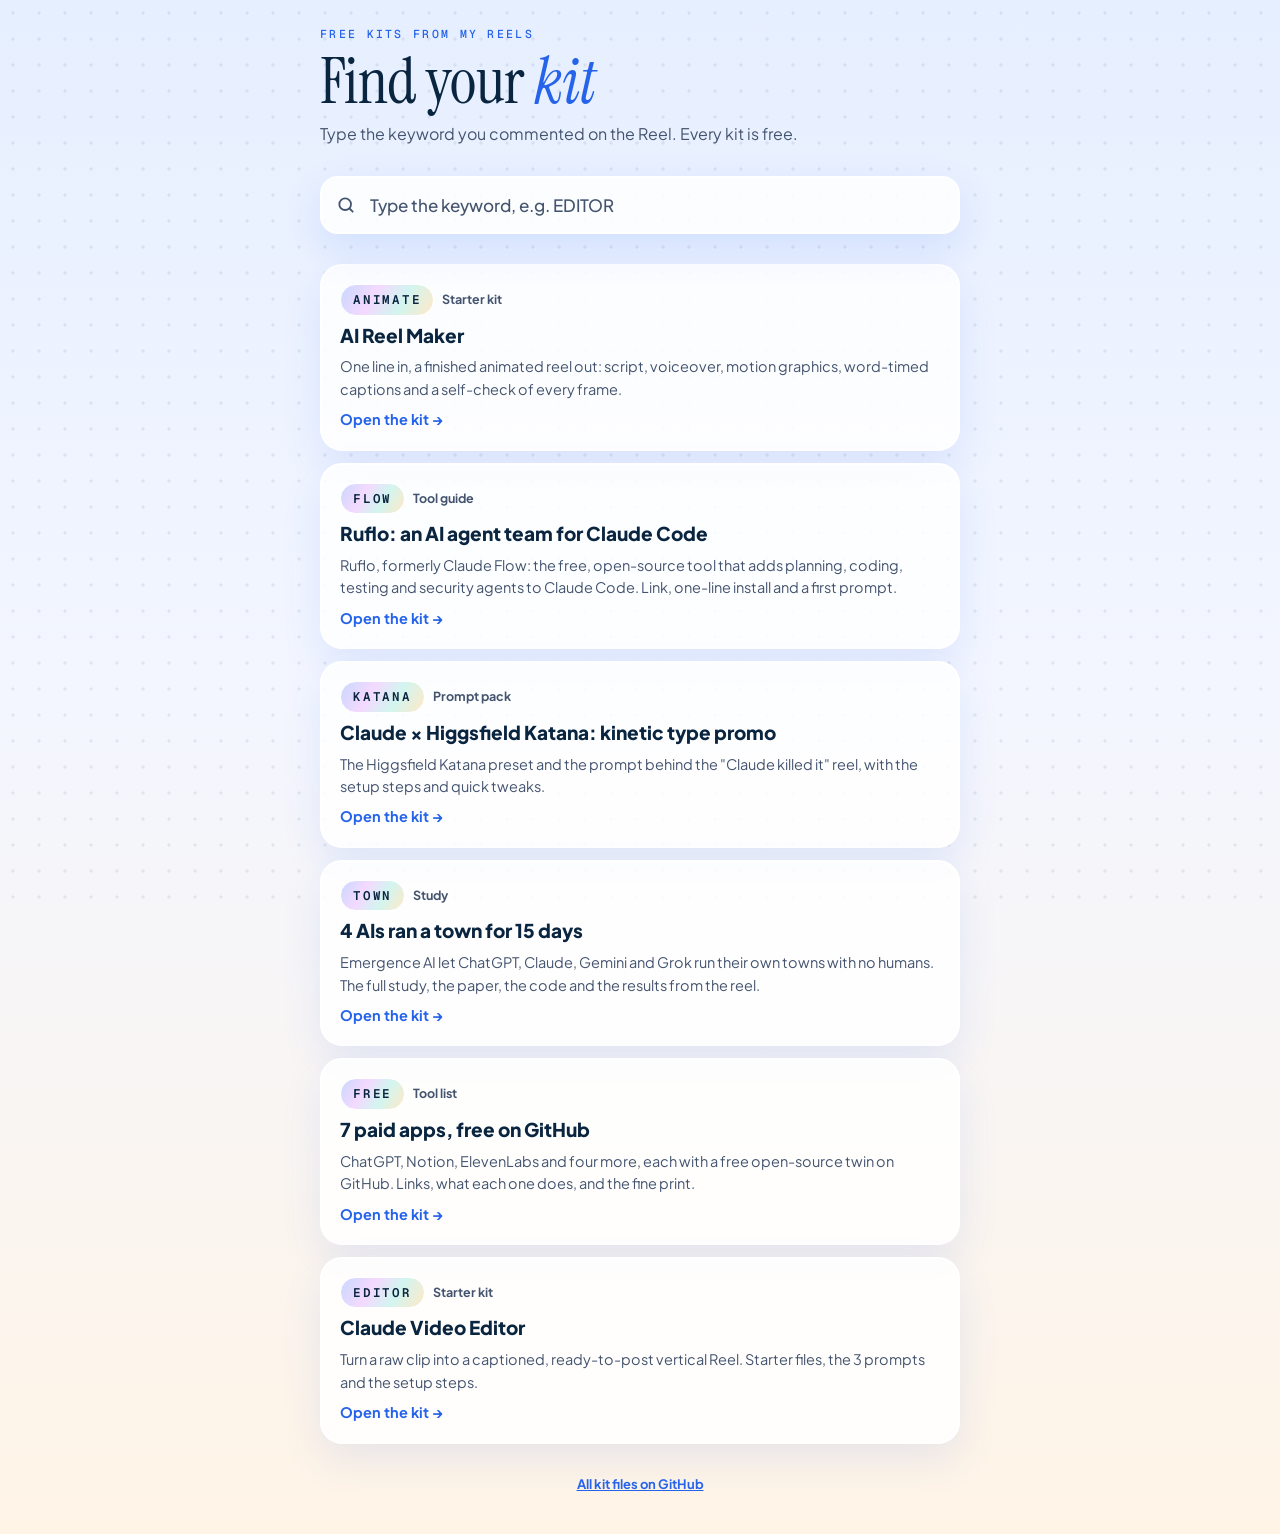
==== commit 3c5138e1: "Merge main into KATANA kit branch; rebuild site Co-Authored-By: Claude Opus 5.5 <noreply@anthropic.c" ====
--- a/docs/index.html
+++ b/docs/index.html
@@ -42,6 +42,12 @@
   <p>Ruflo, formerly Claude Flow: the free, open-source tool that adds planning, coding, testing and security agents to Claude Code. Link, one-line install and a first prompt.</p>
   <span class="go">Open the kit →</span>
 </a></li>
+<li data-kw="KATANA" data-text="Claude × Higgsfield Katana: kinetic type promo The Higgsfield Katana preset and the prompt behind the &quot;Claude killed it&quot; reel, with the setup steps and quick tweaks. Prompt pack"><a class="kit" href="katana/">
+  <span class="meta"><span class="chip kw">KATANA</span><span class="type">Prompt pack</span></span>
+  <h3>Claude × Higgsfield Katana: kinetic type promo</h3>
+  <p>The Higgsfield Katana preset and the prompt behind the &quot;Claude killed it&quot; reel, with the setup steps and quick tweaks.</p>
+  <span class="go">Open the kit →</span>
+</a></li>
 <li data-kw="TOWN" data-text="4 AIs ran a town for 15 days Emergence AI let ChatGPT, Claude, Gemini and Grok run their own towns with no humans. The full study, the paper, the code and the results from the reel. Study"><a class="kit" href="town/">
   <span class="meta"><span class="chip kw">TOWN</span><span class="type">Study</span></span>
   <h3>4 AIs ran a town for 15 days</h3>
